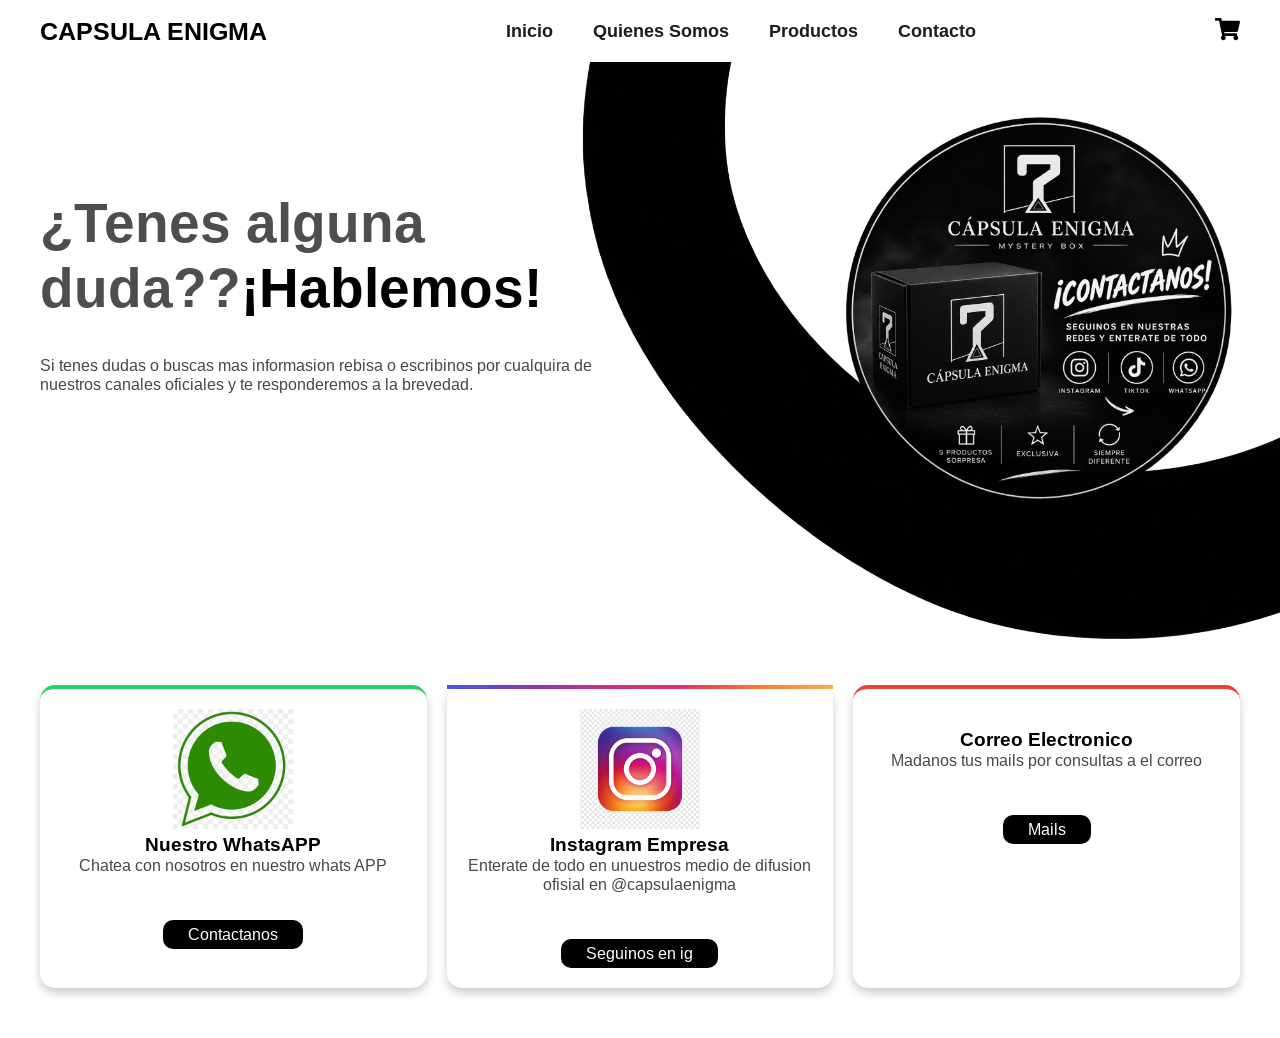
==== wep-clausula-enima/contacto.html @ 3dd1a344 "codigo final" ====
<!DOCTYPE html>
<html lang="en">

<head>
    <meta charset="UTF-8">
    <meta name="viewport" content="width=device-width, initial-scale=1.0">
    <title>Document</title>
    <link rel="stylesheet" href="style.css">

</head>

<body>
    <header class="header">

        <img class="bg" src="images/bg.png" alt="">
        <div class="menu container">
            <a href="#" class="logo">Capsula Enigma</a>
            <input type="checkbox" id="menu">
            <label for="menu">
                <img src="images/menu.png" class="menu.icono" alt="">
            </label>
            <nav class="navbar">
                <ul>
                    <li><a href="index.html">Inicio</a></li>
                    <li><a href="quienes.somos.html">Quienes Somos</a></li>
                    <li><a href="index.html#productos">Productos</a></li>
                    <li><a href="contacto.html">Contacto</a></li>
                </ul>
            </nav>
            <div>
                <ul>
                    <li class="submenu">
                        <img src="images/car-negro.svg" id="img-carrito" alt="carrito">
                        <div id="carrito">
                            <table id="lista-carrito">
                                <thead>
                                    <tr>
                                        <th>Imagen</th>
                                        <th>Nombre</th>
                                        <th>Precio</th>
                                        <th>Cantidad</th>
                                    </tr>
                                </thead>
                                <tbody></tbody>
                            </table>
                            <div id="carrito-total"
                                style="text-align: right; font-weight: bold; padding: 10px; font-size: 1.2rem;">
                                Total: $<span id="val-total">0</span>
                            </div>
                            <a href="#" id="vaciar-carrito" class="btn-3">Vaciar Carrito</a>
                        </div>
                    </li>
                </ul>
            </div>

        </div>
        <div class="header-content container">

            <div class="header-txt">
                <h1> <span>¿Tenes alguna duda??</span>¡Hablemos!</h1>
                <p>
                    Si tenes dudas o buscas mas informasion rebisa o escribinos por cualquira de nuestros canales
                    oficiales y te responderemos a la brevedad.
                </p>
            </div>
            <div class="contact-img">
                <a href="#contacto"><img src="images/cont.png"  ></a>
            </div>
        </div>
    </header>
    <main class="products container" id="contacto">

        <div class="box-container">
              <div class="box" id="wha">
                 <img src="images/b8.png" alt="">
                <div class="product-txt">
                    <h3>Nuestro WhatsAPP</h3>
                    <p>Chatea con nosotros en nuestro whats APP</p>
                    <a href="https://wa.me 11 2251-8663" class="agregar-carrito btn-3">Contactanos</a>
                </div>
            </div>
            <div class="box" id="ins">
                 <img src="images/b9.avif" alt="">
                <div class="product-txt">
                    <h3>Instagram Empresa</h3>
                    <p>Enterate de todo en unuestros medio de difusion ofisial en @capsulaenigma</p>
                    <a href="https://instagram.com" class="agregar-carrito btn-3">Seguinos en ig</a>
                </div>
            </div>

              <div class="box" id="correo">
                 <img src="images/b9.png" alt="">
                <div class="product-txt">
                    <h3>Correo Electronico</h3>
                    <p>Madanos tus mails por consultas a el correo </p>
                    <a href="https://mail.google.com/" class="agregar-carrito btn-3" >Mails</a>
                </div>
            </div>

    </main>

</body>

</html>
---- wep-clausula-enima/style.css ----
@import url('https://fonts.googleapis.com/css2?family=Arimo:ital@0;1&family=Open+Sans:ital,wght@0,300..800;1,300..800&display=swap');

* {
  margin: 0;
  padding: 0;
  box-sizing: border-box;
  text-decoration: none;
  list-style: none;
}

body {
  font-family: "Arimo", sans-serif;
  font-optical-sizing: auto;
  font-weight: 400;
  font-style: normal;
}

.container {
  max-width: 1200px;
  margin: 0 auto;
}

.header {
  
    display: flex;
    align-items: center;
    min-height: 70vh;
    position: relative;
}
.menu{
    position: absolute;
    top: 0;
    left: 0;
    right: 0;
    display: flex;
    align-items: center;
     justify-content: space-between;
     z-index: 1000;
     background-color: #fff;
}

.logo {
    font-size: 25px;
 color: #000000;
    text-transform: uppercase;
    font-weight: 800;
}

.menu .navbar ul li {
  position: relative;
  float: left;
}

.menu .navbar ul li a {
  font-size: 18px;
  padding: 20px;
  font-weight: 600;
  color: #1d1d1b;
  display: block;
}

.menu .navbar ul li a:hover {
  color: #797575;
}

#menu{
  display: none;
}

.menu-icono{
  width: 25px;
}
.menu label{
  cursor: pointer;
  display: none;
}

.submenu {
  position: relative;
}
.submenu #carrito{
  display: none;
}

.submenu:hover #carrito{
  display: block;
  position: absolute;
  right: 0;
  backdrop-filter: blur(10px);
  top: 100%;
  z-index: 1;
  background-color: #77777797;
  padding: 20px;
  min-width: 400px;
  box-shadow: 0 0 20px rgba(0, 0, 0, 0.2);
}

table {
  width: 100%;
}

th, td {
  color: #fff;
}
.borrar{
  background-color: #fff;
  border-radius: 50%;
  padding: 5px 10px;
  text-decoration: none;
  color: #000;
  font-weight: 800;
}



.bg {
  position: absolute;
  width: 700px;
  top: 0%;
  right: 0;
  z-index: -1;
}


.header-content {
  display: flex;
  align-items: center;
}

.header-txt {
  width: 50%;
  margin-right: 50px;
}

.header-txt h1 {
  font-size: 55px;
  line-height: 65px;
  color: #000;
  margin-bottom: 35px;
}

.header-txt p {
  font-size: 16px;
  color: #474747;
  margin-bottom: 45px;
}

.header-txt span {
  color: #4e4e4e;
}

.btn-1 {
  display: inline-block;
  padding: 13px 45px;
  border-radius: 12px;
  background-color: #000;
  color: #fff;
  font-size: 16px;
  text-transform: capitalize;
  box-shadow: 0 0 30px rgba(0, 0, 0, 0.2);
}
.btn-1:hover {
  background-color: #757373;
}

.header-img {
  width: 50%;
  text-align: right;
}

.contact-img {
  text-align: right;
  width: 50%;
}
.contact-img img {
  width: 400px;
}

.header-img img {
  width: 650px;
}
.breakfast {
  padding: 50px 0;
}

h2 {
  font-size: 45px;
  line-height: 55px;
  color: #000;
  margin-bottom: 15px;
}

p {
  font-size: 16px;
  color: #474747;
  margin-bottom: 45px;
}

.breakfast-content {
  display: flex;
  justify-content: space-between;
}

.breakfast-1 {
  display: flex;
  align-items: center;
  background-color: #f5f5f5;
  padding: 10px;
  border-radius: 15px;
  width: 200px;
  box-shadow: 0 0 20px rgba(0, 0, 0, 0.2);
}
.breakfast-1 h3 {
  font-size: 16px;
  color: #000;
  font-weight: 600;
}

.breakfast-1 img {
  width: 50px;
  margin-right: 25px;
}

.info { 
  padding: 100px 0;
  position: relative;
}

.bg-2 {
  position: absolute;
  width: 300px;
  z-index: -1;
  top: 50px;
}

.info-content {
  display: flex;
  align-items: center;
}

.info-img{
  width: 50%;
  text-align: left;
}
.info-img img {
  width: 450px;
  margin-left: -50px;
}

.info-txt {
  width: 50%;
}

.products {
  padding: 0 0 50px 0;
  text-align: center;
}

.box-container {
 margin-top: 55px;
 display: grid;
  grid-template-columns: repeat(auto-fit,minmax(250px, 1fr));
  gap: 20px;
}

.box {
  border-top: 2px solid #000;
  padding: 20px;
  border-radius: 15px;
  z-index: 1000;
  box-shadow: 0 5px 10px rgba(0, 0, 0, 0.2);
  display: none;
  background-color: #ffffff;
}

#wha{
  border-top: 4px solid #25d366 ;
}
#ins{
  border-top: 4px solid;
  border-image: linear-gradient(to right, #405DE6, #833AB4, #C13584, #E1306C, #F77737, #FCAF45) 1; ;
}
#correo{
  border-top: 4px solid  #EA4336;
}

.box:nth-child(1),
.box:nth-child(2),
.box:nth-child(3),
.box:nth-child(4) {
  display: inline-block;
}

.box img {
  width: 120px;
}

.products-txt h3 {
  font-size: 20px;
  color: #000;
  margin-bottom: 10px ;
}
.products-txt p {
  margin-bottom: 25px ;
}

.precio {
  font-size: 15px;
  color: #000;
}

.btn-2 {
  background-color: #000;
  margin-top: 50px;
  display: inline-block;
  padding: 13px 35px;
  border-radius: 25px;
  color: #fff;
  font-size: 16px;
  cursor: pointer;
  box-shadow: 0 5px 10px rgba(0, 0, 0, 0.2);
}

.btn-2:hover {
  background-color: #757373;
}

.btn-3 {
  display: inline-block;
  padding: 5px 25px;
  background-color: #000;
  color: #fff;
  border-radius: 10px;
}

.btn-3:hover {
  background-color: #757373;
}


.app {
  padding: 30px 0;
   display: flex;
  align-items: center;
}

.app-txt{
  width: 50%;
}

.descarga {
  display: flex;
}

.descarga img {
  width: 150px;
}

.app-img {
  width: 50%;
  text-align: center;
}

.app-img img {
  width: 350px;
}

.footer {
  padding: 50px;
  background-color:#333232;
}

.footer-content {
  display: flex;
  justify-content: space-between;
}

.link h3 {
  font-size: 18px;
  margin-bottom: 15px;
  color: #fff;
}

.link a {
  color: #fff;
  font-size: 16px;
  display: block;
  margin-bottom: 10px;
}



@media (max-width: 768px){
  
  .menu {
    padding: 20px;
  }

  .menu label{
    display: initial;
  }

  .menu .navbar {
    position: absolute;
    top: 100%;
    left: 0;
    right: 0;
    background-color: #919090;
    display: none;
  }

  .menu .navbar ul li {
    width: 100%;
  }

  .menu .navbar ul li a:hover {
    color: #fff;

  }

  .logo {
    display: none;
  }

  #menu:checked ~ .navbar {
    display: initial;
  }

  .submenu:hover #carrito{
    width: 100%;
  }

  .bg{
    display: none;
  }

  .header-content {
    padding: 100px 30px 30px 30px;
    flex-direction: column;
  }
  .header-txt {
    text-align: center;
    width: 100%;
    margin: 0 0 25px 0;
  }
  .header-txt h1 {
    font-size: 45px;
    line-height: 55px;
    margin-bottom: 20px;
  }
  .header-txt p {
    margin-bottom: 20px;

  }

  .contact-img{
    width: 100%;
  text-align: center;
  }

  .contact-img img {
    width: 300px;
  }

.header-img{
  width: 100%;
  text-align: center;
}
  .header-img img {
    width: 300px;
  }
  .breakfast{
    padding: 30px;
  }
  .breakfast-content {
    flex-direction: column;
    align-items: center;
  }
  .breakfast-1{
    justify-content: space-between;
    padding: 10px 55px;
    width: 100%;
    margin-bottom: 25px;
  }
  .info{
    padding: 30px;
  }
  .bg-2{
    display: none;
  }
  .info-content{
    flex-direction: column;
  }
  .info-img{
    width: 100%;
    text-align: center;
  }
  .info-img img {
    width: 250px;
    margin-left: 0;
  }
  .info-txt{
    width: 100%;
    text-align: center;
  }

  .products{
    padding: 30px;
  }
  .box-container{
    margin-top: 25px;
  }
  .app{
    flex-direction: column;
    padding: 30px;
  }
  .app-txt{
    width: 100%;
    text-align: center;
  }
  .descarga {
    flex-direction: column;
    align-items: center;
  }
  .app-img{
    width: 100%;
    text-align: center;
  }
  .app-img img {
    width: 300px;
  }
  .footer{
padding: 30px;
  }
  .footer-content{
    flex-direction: column;
    text-align: center;
    align-items: center;
  }
  
}



.header-equipo-container {
    max-width: 900px; 
    margin: 20px auto; 
    padding: 0 20px;
    text-align: center; 
    padding-top: 0px;
}


.texto-creadores {
    font-size: 1.15rem;
    color: #4a4a4a;
    margin-bottom: 20px;
    font-weight: 500;
    letter-spacing: 0.5px;
}


.foto-equipo-header {
    width: 100%;
    max-width: 720px;
    height: auto;
    border-radius: 12px; 
    box-shadow: 0 8px 25px rgba(0, 0, 0, 0.05); 
    display: block;
    margin: 0 auto; 
}

.quienes-somos-heder {
    max-width: 900px;
    margin: 0 auto;
    padding: 60px 25px 20px 25px; 
    text-align: center;
    position: relative;
    z-index: 10; 
}

@media (max-width: 768px) {
    .header-equipo-container {
        padding: 0 15px;
    }
    .texto-creadores {
        font-size: 1rem;
    }
}


.quienes-somos-main {
    max-width: 900px;
    margin: 0 auto;
    padding: 0px 20px 120px 20px; 
    text-align: center;
    position: relative;
    z-index: 10; 
}


.marca-corporativa {
    font-size: 1.1rem;
    letter-spacing: 5px;
    font-weight: bold;
    color: #1a1a1a;
    margin-bottom: 35px;
    margin-top: 70px;
}


.titulo-quienes {
    font-size: 3rem;
    font-weight: 700;
    color: #1a1a1a;
    margin-bottom: 45px;
}


.seccion-historia {
    margin-bottom: 60px;
}


.parrafo-historia {
    font-size: 1.1rem;
    color: #4a4a4a;
    max-width: 720px;
    margin: 0 auto 25px auto;
    line-height: 1.8;
    text-align: justify;
}


.seccion-pitch {
    margin: 60px auto;
    max-width: 720px;
}

.subtitulo-pitch {
    font-size: 1.6rem;
    font-weight: 600;
    color: #1a1a1a;
    margin-bottom: 25px;
}


.contenedor-adaptable-video {
    position: relative;
    padding-bottom: 56.25%; 
    height: 0;
    overflow: hidden;
    border-radius: 12px;
    box-shadow: 0 12px 35px rgba(0, 0, 0, 0.1); 
    background-color: #000000;
}

.contenedor-adaptable-video video,
.contenedor-adaptable-video iframe {
    position: absolute;
    top: 0;
    left: 0;
    width: 100%;
    height: 100%;
    border: none;
}


.enlaces-retorno {
    display: flex;
    justify-content: center;
    gap: 30px;
    margin-top: 60px;
    flex-wrap: wrap;
}


.boton-regresar {
    display: inline-block;
    background-color: #ffffff;
    color: #1a1a1a;
    text-decoration: none;
    padding: 18px 35px;
    border-radius: 14px;
    font-weight: 600;
    font-size: 1.05rem;
    min-width: 200px;
    border: 1px solid #e0e0e0;
    box-shadow: 0 4px 15px rgba(0, 0, 0, 0.05);
    transition: all 0.3s ease; 
}


.boton-regresar:hover {
    transform: translateY(-3px); 
    box-shadow: 0 8px 25px rgba(0, 0, 0, 0.12);
    background-color: #1a1a1a; 
    color: #ffffff;            
    border-color: #1a1a1a;
}


@media (max-width: 768px) {
    .titulo-quienes {
        font-size: 2.2rem;
    }
    .boton-regresar {
        width: 100%; 
    }
}
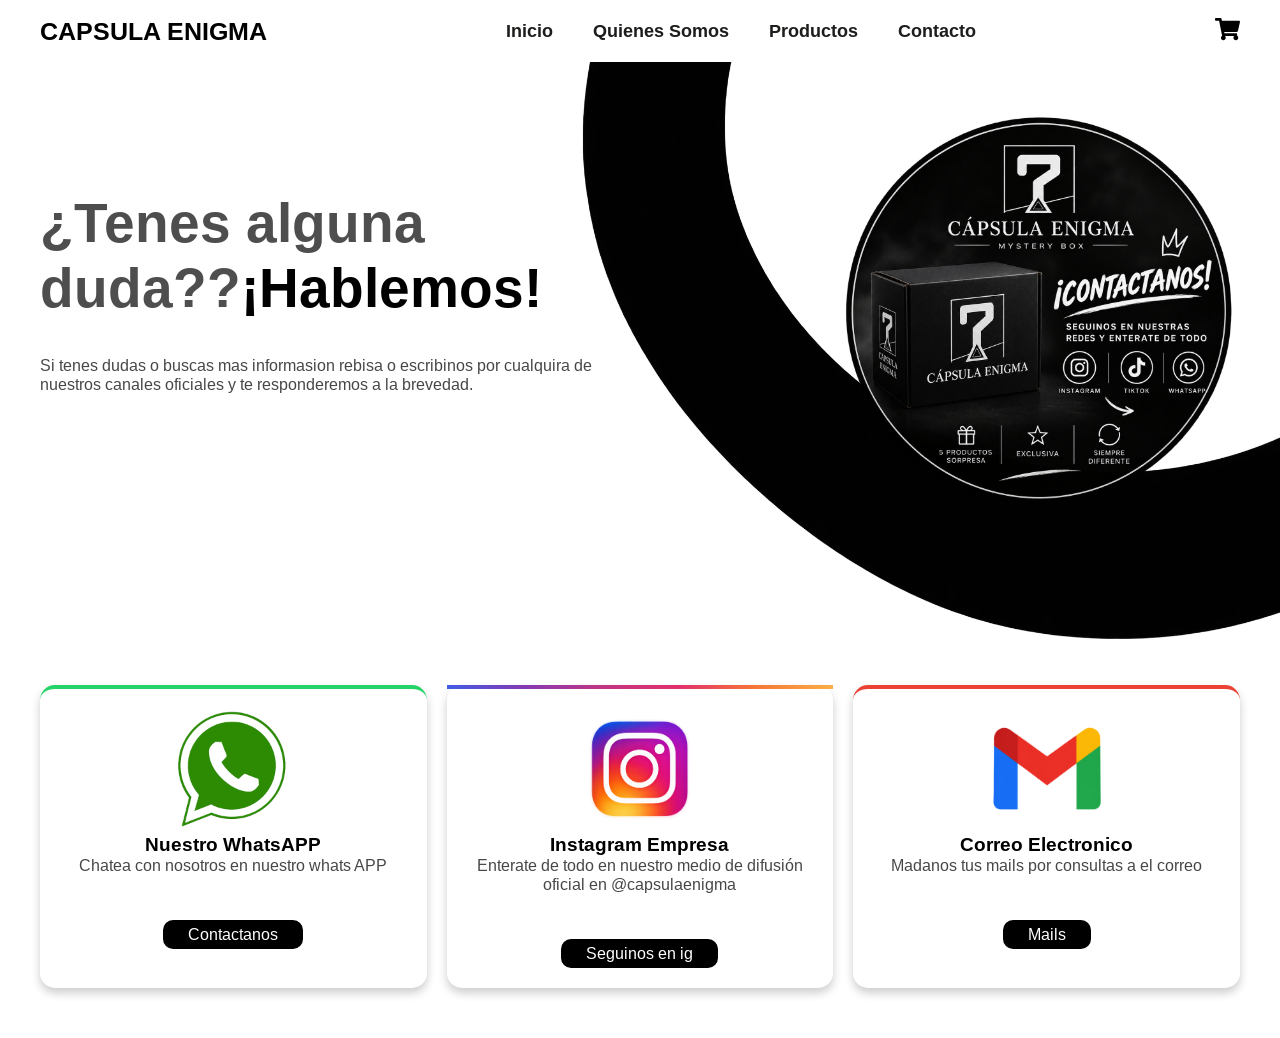
==== commit 6b8559fd: "clausula enima wep" ====
--- a/wep-clausula-enima/contacto.html
+++ b/wep-clausula-enima/contacto.html
@@ -76,24 +76,24 @@
                 <div class="product-txt">
                     <h3>Nuestro WhatsAPP</h3>
                     <p>Chatea con nosotros en nuestro whats APP</p>
-                    <a href="https://wa.me 11 2251-8663" class="agregar-carrito btn-3">Contactanos</a>
+                    <a href="https://web.whatsapp.com/ 11 2251-8663" target="_blank" rel="noopener " class="agregar-carrito btn-3">Contactanos</a>
                 </div>
             </div>
             <div class="box" id="ins">
-                 <img src="images/b9.avif" alt="">
+                 <img src="images/b9.png" alt="">
                 <div class="product-txt">
                     <h3>Instagram Empresa</h3>
-                    <p>Enterate de todo en unuestros medio de difusion ofisial en @capsulaenigma</p>
-                    <a href="https://instagram.com" class="agregar-carrito btn-3">Seguinos en ig</a>
+                    <p>Enterate de todo en nuestro medio de difusión oficial en @capsulaenigma</p>
+                    <a href="https://instagram.com"  target="_blank" rel="noopener " class="agregar-carrito btn-3">Seguinos en ig</a>
                 </div>
             </div>
 
               <div class="box" id="correo">
-                 <img src="images/b9.png" alt="">
+                 <img src="images/b10.png" alt="">
                 <div class="product-txt">
                     <h3>Correo Electronico</h3>
                     <p>Madanos tus mails por consultas a el correo </p>
-                    <a href="https://mail.google.com/" class="agregar-carrito btn-3" >Mails</a>
+                    <a href="https://mail.google.com/" target="_blank" rel="noopener" class="agregar-carrito btn-3" >Mails</a>
                 </div>
             </div>
 
